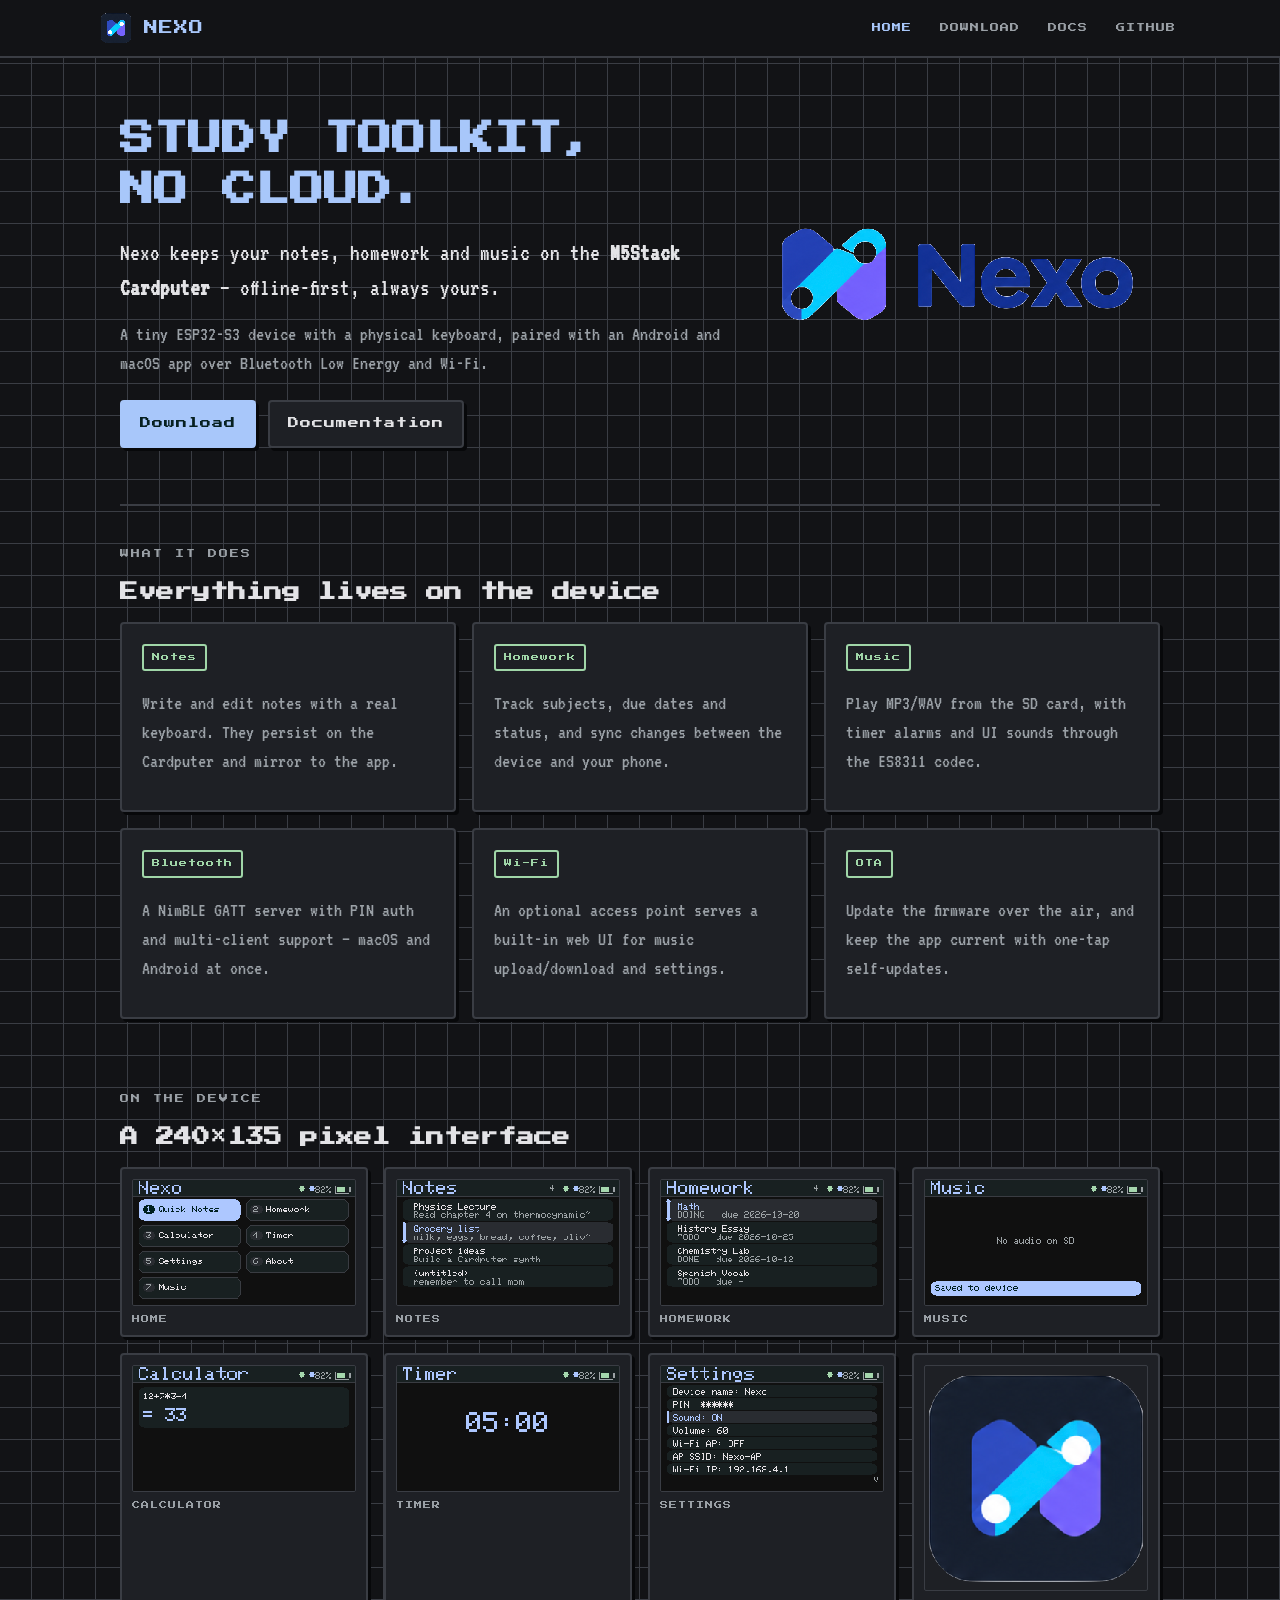
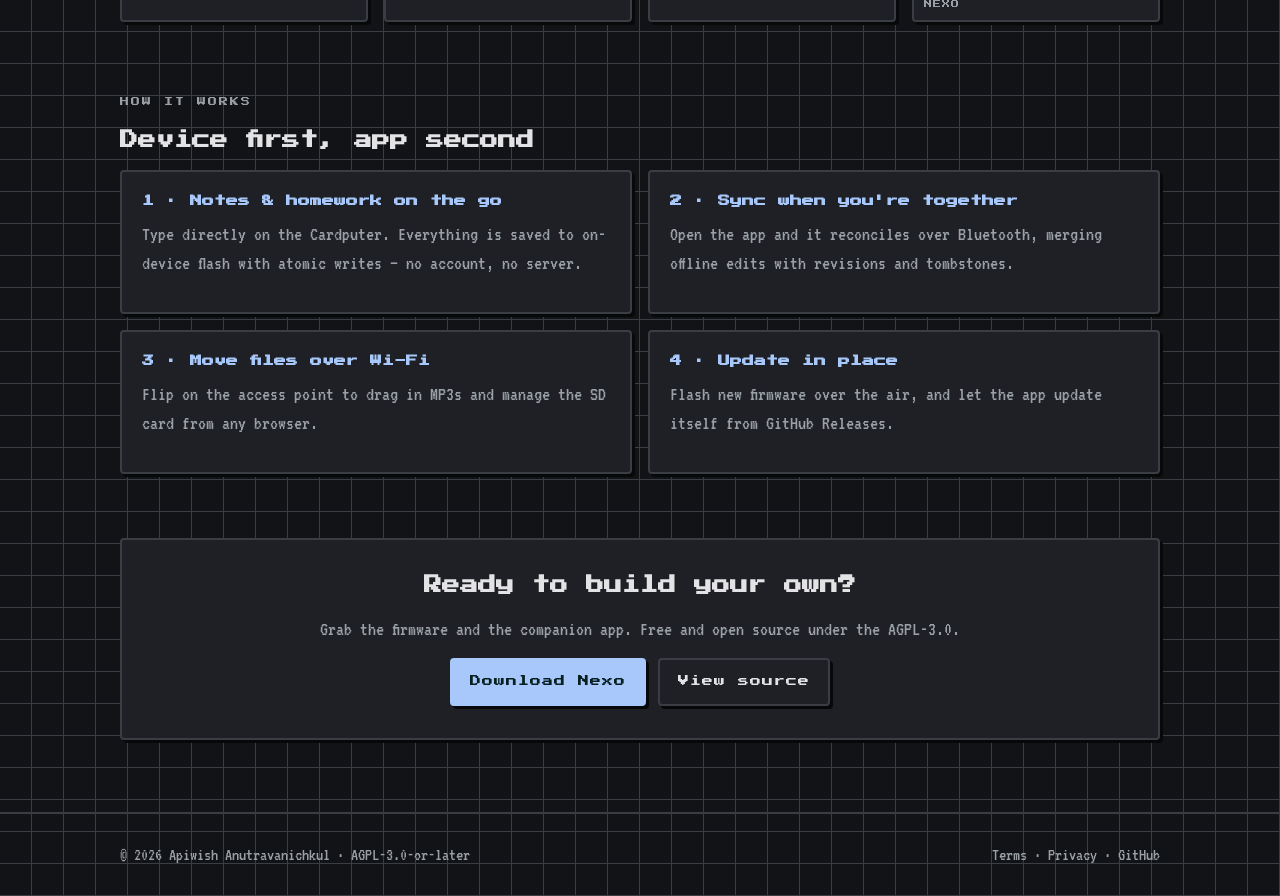
==== website/index.html @ c1819b90 "website: add static info site with pixel theme - index, download, docs, terms, privacy and 404 pages" ====
<!DOCTYPE html>
<html lang="en">
<head>
  <meta charset="UTF-8" />
  <meta name="viewport" content="width=device-width, initial-scale=1.0" />
  <title>Nexo — offline-first study toolkit for the M5Stack Cardputer</title>
  <meta name="description" content="Nexo is an offline-first study toolkit for the M5Stack Cardputer with an Android and macOS companion app over Bluetooth and Wi-Fi." />
  <link rel="icon" href="assets/img/logo.png" />
  <link rel="stylesheet" href="assets/css/style.css" />
</head>
<body>
  <header class="site">
    <div class="wrap nav">
      <a class="brand" href="index.html"><img src="assets/img/logo.png" alt="" /> NEXO</a>
      <span class="spacer"></span>
      <a class="link active" href="index.html">Home</a>
      <a class="link" href="download.html">Download</a>
      <a class="link" href="docs.html">Docs</a>
      <a class="link" href="https://github.com/apiwishboon-spec/Nexo">GitHub</a>
    </div>
  </header>

  <main class="wrap">
    <section class="hero">
      <div>
        <h1>STUDY TOOLKIT,<br />NO CLOUD.</h1>
        <p class="lead">Nexo keeps your notes, homework and music on the
          <strong>M5Stack Cardputer</strong> — offline-first, always yours.</p>
        <p class="muted">A tiny ESP32-S3 device with a physical keyboard, paired
          with an Android and macOS app over Bluetooth Low Energy and Wi-Fi.</p>
        <div class="btn-row" style="margin-top:22px">
          <a class="btn primary" href="download.html">Download</a>
          <a class="btn" href="docs.html">Documentation</a>
        </div>
      </div>
      <div style="text-align:center">
        <img class="art" src="assets/img/firmware-logo.png" alt="Nexo" />
      </div>
    </section>

    <hr class="pixel-divider" />

    <section class="tight">
      <span class="label">What it does</span>
      <h2 style="margin-top:12px">Everything lives on the device</h2>
      <div class="grid cols-3">
        <div class="panel card">
          <div class="card-head"><span class="chip">Notes</span></div>
          <p class="muted">Write and edit notes with a real keyboard. They persist
            on the Cardputer and mirror to the app.</p>
        </div>
        <div class="panel card">
          <div class="card-head"><span class="chip">Homework</span></div>
          <p class="muted">Track subjects, due dates and status, and sync changes
            between the device and your phone.</p>
        </div>
        <div class="panel card">
          <div class="card-head"><span class="chip">Music</span></div>
          <p class="muted">Play MP3/WAV from the SD card, with timer alarms and UI
            sounds through the ES8311 codec.</p>
        </div>
        <div class="panel card">
          <div class="card-head"><span class="chip">Bluetooth</span></div>
          <p class="muted">A NimBLE GATT server with PIN auth and multi-client
            support — macOS and Android at once.</p>
        </div>
        <div class="panel card">
          <div class="card-head"><span class="chip">Wi-Fi</span></div>
          <p class="muted">An optional access point serves a built-in web UI for
            music upload/download and settings.</p>
        </div>
        <div class="panel card">
          <div class="card-head"><span class="chip">OTA</span></div>
          <p class="muted">Update the firmware over the air, and keep the app
            current with one-tap self-updates.</p>
        </div>
      </div>
    </section>

    <section class="tight">
      <span class="label">On the device</span>
      <h2 style="margin-top:12px">A 240×135 pixel interface</h2>
      <div class="shots">
        <div class="shot"><img src="assets/img/screen-home.png" alt="Home" /><div class="cap">HOME</div></div>
        <div class="shot"><img src="assets/img/screen-notes.png" alt="Notes" /><div class="cap">NOTES</div></div>
        <div class="shot"><img src="assets/img/screen-homework.png" alt="Homework" /><div class="cap">HOMEWORK</div></div>
        <div class="shot"><img src="assets/img/screen-music.png" alt="Music" /><div class="cap">MUSIC</div></div>
        <div class="shot"><img src="assets/img/screen-calculator.png" alt="Calculator" /><div class="cap">CALCULATOR</div></div>
        <div class="shot"><img src="assets/img/screen-timer.png" alt="Timer" /><div class="cap">TIMER</div></div>
        <div class="shot"><img src="assets/img/screen-settings.png" alt="Settings" /><div class="cap">SETTINGS</div></div>
        <div class="shot"><img src="assets/img/logo.png" alt="Nexo" /><div class="cap">NEXO</div></div>
      </div>
    </section>

    <section class="tight">
      <span class="label">How it works</span>
      <h2 style="margin-top:12px">Device first, app second</h2>
      <div class="grid cols-2">
        <div class="panel">
          <h3>1 · Notes &amp; homework on the go</h3>
          <p class="muted">Type directly on the Cardputer. Everything is saved to
            on-device flash with atomic writes — no account, no server.</p>
        </div>
        <div class="panel">
          <h3>2 · Sync when you're together</h3>
          <p class="muted">Open the app and it reconciles over Bluetooth, merging
            offline edits with revisions and tombstones.</p>
        </div>
        <div class="panel">
          <h3>3 · Move files over Wi-Fi</h3>
          <p class="muted">Flip on the access point to drag in MP3s and manage the
            SD card from any browser.</p>
        </div>
        <div class="panel">
          <h3>4 · Update in place</h3>
          <p class="muted">Flash new firmware over the air, and let the app update
            itself from GitHub Releases.</p>
        </div>
      </div>
    </section>

    <section class="tight" style="text-align:center">
      <div class="panel" style="padding:32px">
        <h2>Ready to build your own?</h2>
        <p class="muted">Grab the firmware and the companion app. Free and open
          source under the AGPL-3.0.</p>
        <div class="btn-row" style="justify-content:center">
          <a class="btn primary" href="download.html">Download Nexo</a>
          <a class="btn" href="https://github.com/apiwishboon-spec/Nexo">View source</a>
        </div>
      </div>
    </section>
  </main>

  <footer class="site">
    <div class="wrap cols">
      <div>© 2026 Apiwish Anutravanichkul · AGPL-3.0-or-later</div>
      <div>
        <a href="terms.html">Terms</a> · <a href="privacy.html">Privacy</a> ·
        <a href="https://github.com/apiwishboon-spec/Nexo">GitHub</a>
      </div>
    </div>
  </footer>
</body>
</html>
---- website/assets/css/style.css ----
/* Nexo website — pixel theme shared with the app.
   SPDX-License-Identifier: AGPL-3.0-or-later
   Copyright (C) 2026 Apiwish Anutravanichkul */

@font-face {
  font-family: 'Press Start 2P';
  src: url('../fonts/PressStart2P-Regular.ttf') format('truetype');
  font-display: swap;
}
@font-face {
  font-family: 'VT323';
  src: url('../fonts/VT323-Regular.ttf') format('truetype');
  font-display: swap;
}

:root {
  --bg: #121316;
  --surface: #1e2025;
  --surface2: #2a2d33;
  --primary: #a8c7fa;
  --on-primary: #062020;
  --text: #e3e3e6;
  --muted: #9aa0a6;
  --outline: #3a3d44;
  --error: #f2b8b5;
  --success: #a0d6a8;
  --shadow: #07080a;
  --maxw: 1080px;
}

* { box-sizing: border-box; }

html { scroll-behavior: smooth; }

body {
  margin: 0;
  background-color: var(--bg);
  background-image:
    linear-gradient(var(--outline) 1px, transparent 1px),
    linear-gradient(90deg, var(--outline) 1px, transparent 1px);
  background-size: 32px 32px;
  background-position: -1px -1px;
  background-blend-mode: normal;
  color: var(--text);
  font-family: 'VT323', ui-monospace, monospace;
  font-size: 20px;
  line-height: 1.45;
  -webkit-font-smoothing: none;
}

a { color: var(--primary); text-decoration: none; }
a:hover { text-decoration: underline; }

.wrap { max-width: var(--maxw); margin: 0 auto; padding: 0 20px; }

/* ---- Header / nav -------------------------------------------------------- */
header.site {
  border-bottom: 2px solid var(--outline);
  background: var(--bg);
  position: sticky;
  top: 0;
  z-index: 20;
}
.nav {
  display: flex;
  align-items: center;
  gap: 20px;
  padding: 12px 0;
}
.brand {
  display: flex;
  align-items: center;
  gap: 12px;
  font-family: 'Press Start 2P', monospace;
  font-size: 14px;
  color: var(--primary);
  letter-spacing: 1px;
}
.brand img { height: 32px; image-rendering: pixelated; }
.nav .spacer { flex: 1; }
.nav a.link {
  font-family: 'Press Start 2P', monospace;
  font-size: 9px;
  letter-spacing: 1px;
  color: var(--muted);
  text-transform: uppercase;
  padding: 6px 4px;
}
.nav a.link:hover { color: var(--primary); text-decoration: none; }
.nav a.link.active { color: var(--primary); }

/* ---- Buttons ------------------------------------------------------------- */
.btn {
  display: inline-flex;
  align-items: center;
  gap: 10px;
  font-family: 'Press Start 2P', monospace;
  font-size: 11px;
  letter-spacing: 1px;
  padding: 14px 18px;
  border: 2px solid var(--outline);
  border-radius: 4px;
  background: var(--surface);
  color: var(--text);
  box-shadow: 3px 3px 0 var(--shadow);
  cursor: pointer;
  transition: transform .05s ease;
}
.btn:hover { text-decoration: none; transform: translate(-1px, -1px); }
.btn:active { transform: translate(1px, 1px); box-shadow: 1px 1px 0 var(--shadow); }
.btn.primary { background: var(--primary); color: var(--on-primary); border-color: var(--primary); }
.btn.accent { border-color: var(--success); color: var(--success); background: var(--surface); }
.btn.block { display: flex; justify-content: center; width: 100%; }

/* ---- Panels -------------------------------------------------------------- */
.panel {
  background: var(--surface);
  border: 2px solid var(--outline);
  border-radius: 4px;
  box-shadow: 3px 3px 0 var(--shadow);
  padding: 20px;
}
.label {
  font-family: 'Press Start 2P', monospace;
  font-size: 9px;
  letter-spacing: 2px;
  color: var(--muted);
  text-transform: uppercase;
}

/* ---- Layout helpers ------------------------------------------------------ */
.grid { display: grid; gap: 16px; }
.cols-2 { grid-template-columns: repeat(2, 1fr); }
.cols-3 { grid-template-columns: repeat(3, 1fr); }
@media (max-width: 820px) {
  .cols-2, .cols-3 { grid-template-columns: 1fr; }
}

section { padding: 48px 0; }
section.tight { padding: 32px 0; }
h1, h2, h3 { font-family: 'Press Start 2P', monospace; line-height: 1.5; }
h1 { font-size: 34px; color: var(--primary); margin: 0 0 20px; }
h2 { font-size: 18px; color: var(--text); margin: 0 0 16px; }
h3 { font-size: 12px; color: var(--primary); margin: 0 0 10px; }
p { margin: 0 0 14px; }
.muted { color: var(--muted); }
.lead { font-size: 24px; color: var(--text); }

/* ---- Hero ---------------------------------------------------------------- */
.hero { display: grid; grid-template-columns: 1.2fr .8fr; gap: 32px; align-items: center; padding: 56px 0; }
@media (max-width: 820px) { .hero { grid-template-columns: 1fr; text-align: center; } .hero .btn-row { justify-content: center; } }
.hero img.art { width: 100%; max-width: 360px; image-rendering: pixelated; }
.btn-row { display: flex; flex-wrap: wrap; gap: 12px; }

/* ---- Feature / card ------------------------------------------------------ */
.card .card-head { display: flex; align-items: center; gap: 12px; margin-bottom: 10px; }
.chip {
  display: inline-block;
  font-family: 'Press Start 2P', monospace;
  font-size: 8px;
  letter-spacing: 1px;
  color: var(--success);
  border: 2px solid var(--success);
  border-radius: 3px;
  padding: 6px 8px;
  margin: 0 8px 8px 0;
}

/* ---- Screenshots --------------------------------------------------------- */
.shots { display: grid; grid-template-columns: repeat(4, 1fr); gap: 16px; }
@media (max-width: 900px) { .shots { grid-template-columns: repeat(2, 1fr); } }
@media (max-width: 520px) { .shots { grid-template-columns: 1fr; } }
.shot { background: var(--surface); border: 2px solid var(--outline); border-radius: 4px; box-shadow: 3px 3px 0 var(--shadow); padding: 10px; }
.shot img { width: 100%; display: block; image-rendering: pixelated; border: 1px solid var(--outline); border-radius: 2px; }
.shot .cap { font-family: 'Press Start 2P', monospace; font-size: 8px; color: var(--muted); margin-top: 8px; letter-spacing: 1px; }

/* ---- Download cards ------------------------------------------------------ */
.dl .meta { color: var(--muted); font-size: 18px; margin: 6px 0 14px; }
.dl code { background: var(--surface2); padding: 2px 6px; border-radius: 3px; font-family: ui-monospace, monospace; font-size: 16px; }

/* ---- Docs / prose -------------------------------------------------------- */
.prose h2 { margin-top: 28px; }
.prose ul { padding-left: 22px; }
.prose li { margin: 6px 0; }
.prose code { background: var(--surface2); padding: 2px 6px; border-radius: 3px; font-family: ui-monospace, monospace; }
.prose pre {
  background: var(--surface); border: 2px solid var(--outline); border-radius: 4px;
  box-shadow: 3px 3px 0 var(--shadow); padding: 16px; overflow-x: auto; font-size: 16px;
}
.prose pre code { background: none; padding: 0; }

/* ---- Footer -------------------------------------------------------------- */
footer.site {
  border-top: 2px solid var(--outline);
  margin-top: 40px;
  padding: 28px 0;
  color: var(--muted);
  font-size: 18px;
}
footer.site .cols { display: flex; flex-wrap: wrap; gap: 24px; justify-content: space-between; align-items: center; }
footer.site a { color: var(--muted); }
footer.site a:hover { color: var(--primary); }

.pixel-divider { height: 2px; background: var(--outline); margin: 0; border: 0; }
.note { border-left: 4px solid var(--primary); padding-left: 12px; color: var(--muted); }
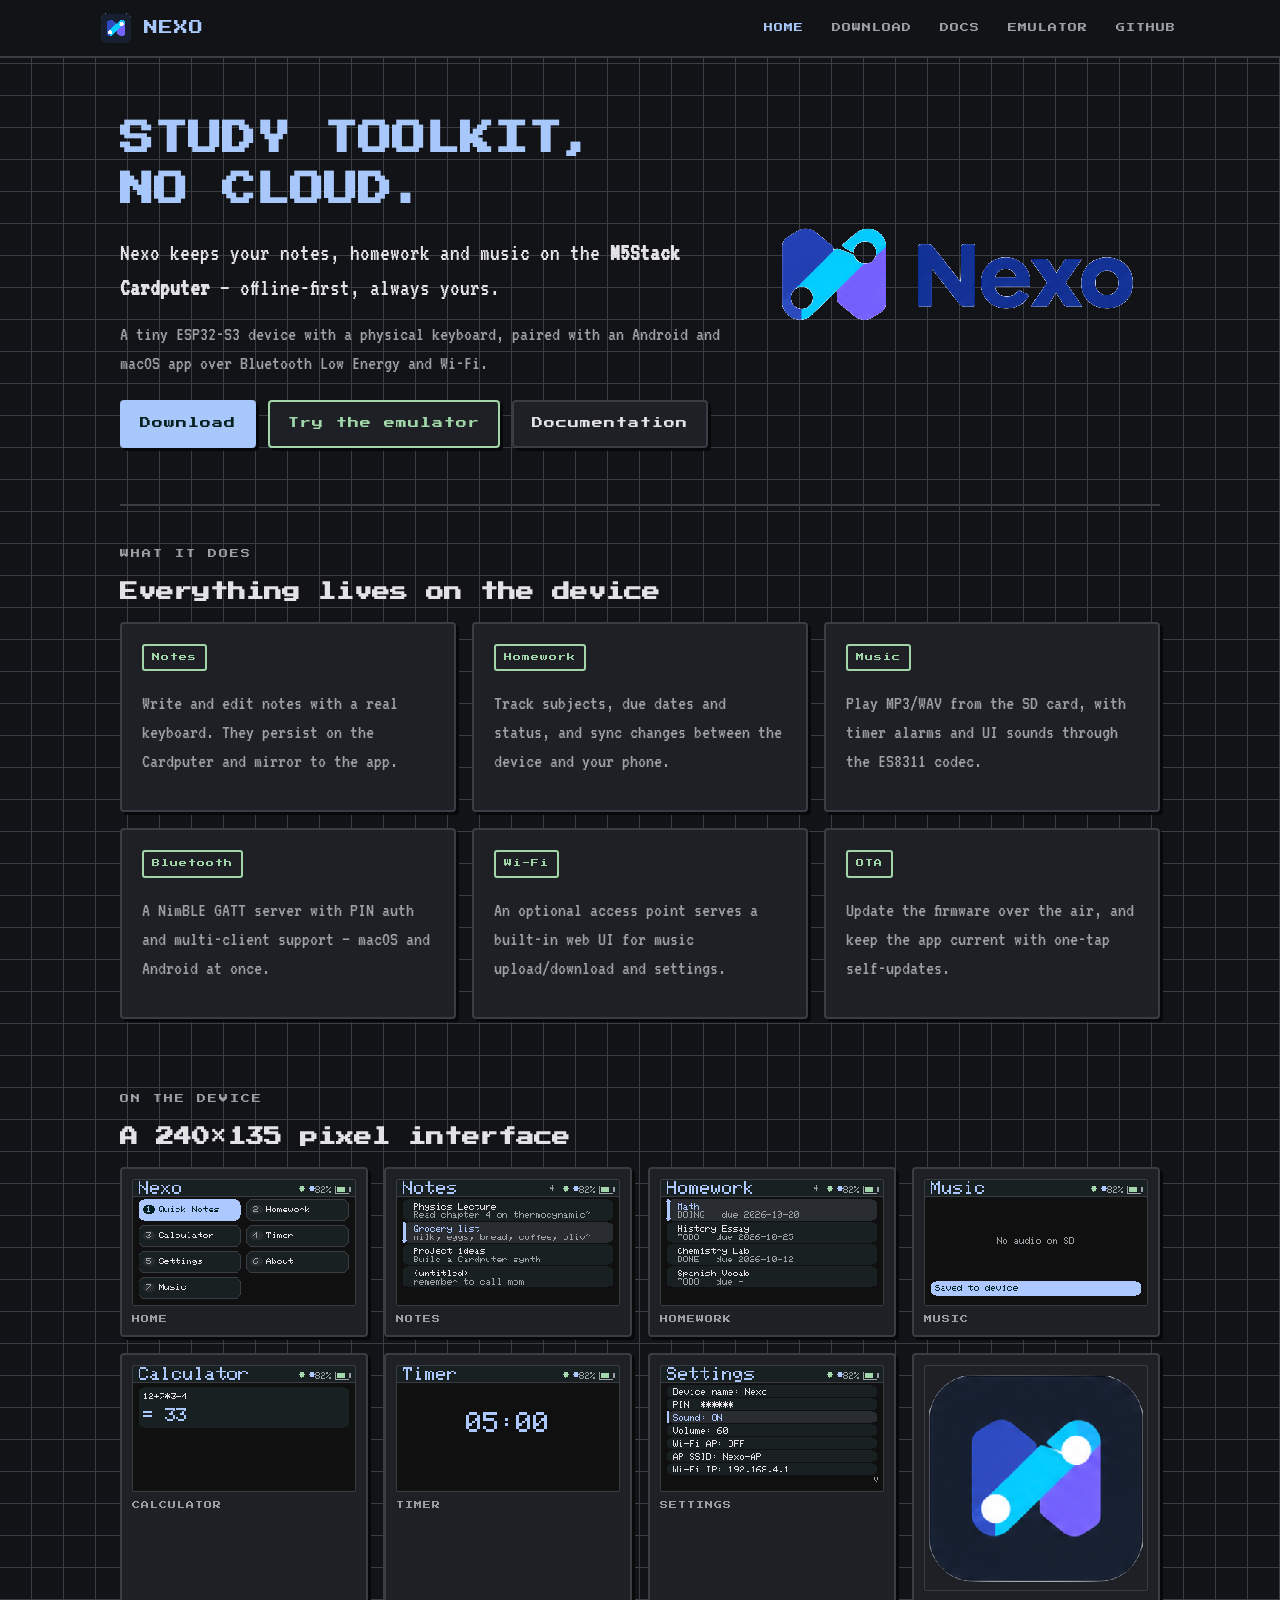
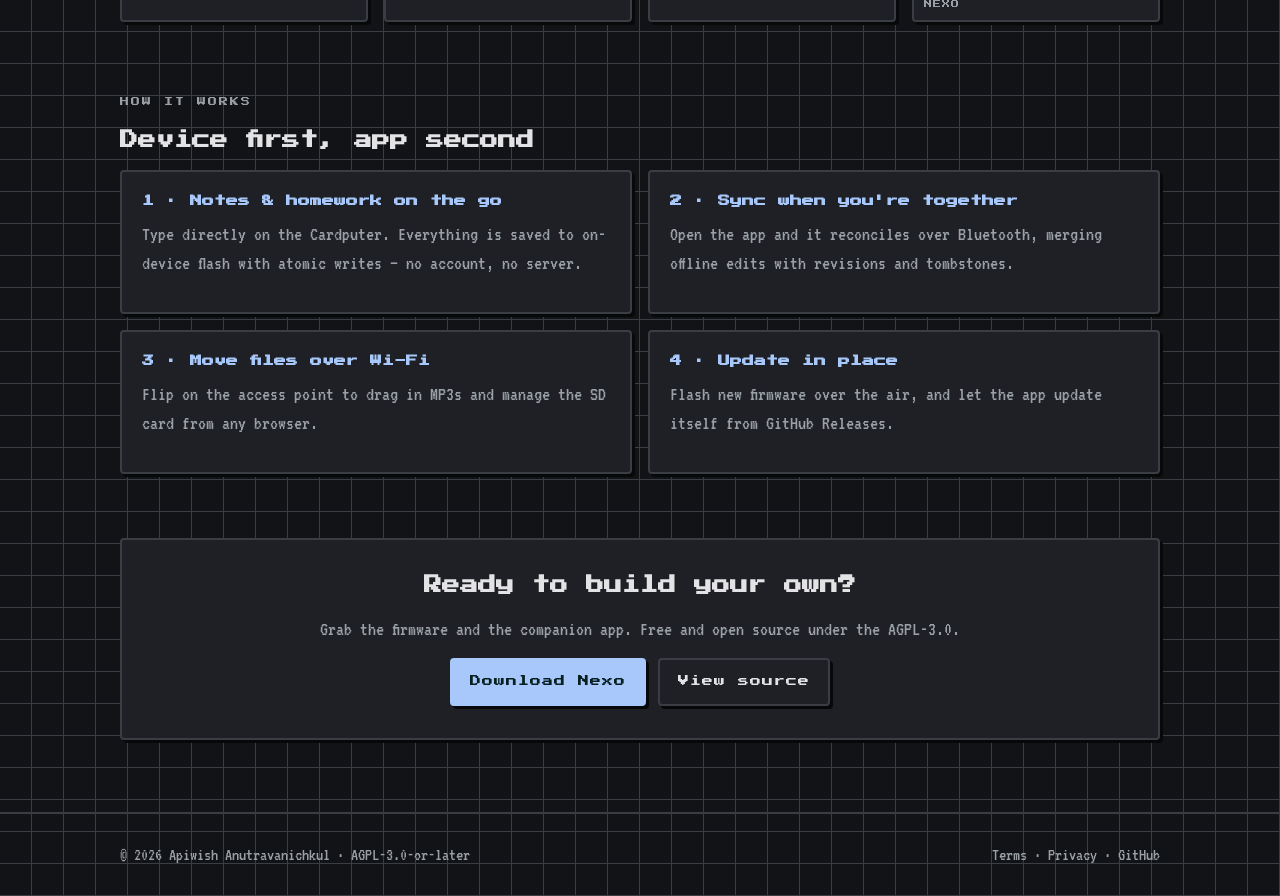
==== commit fd5d8931: "feat(web): add in-browser WASM emulator + mobile responsive layout - compile the real ui.cpp to WebA" ====
--- a/website/index.html
+++ b/website/index.html
@@ -16,6 +16,7 @@
       <a class="link active" href="index.html">Home</a>
       <a class="link" href="download.html">Download</a>
       <a class="link" href="docs.html">Docs</a>
+      <a class="link" href="emulator.html">Emulator</a>
       <a class="link" href="https://github.com/apiwishboon-spec/Nexo">GitHub</a>
     </div>
   </header>
@@ -30,6 +31,7 @@
           with an Android and macOS app over Bluetooth Low Energy and Wi-Fi.</p>
         <div class="btn-row" style="margin-top:22px">
           <a class="btn primary" href="download.html">Download</a>
+          <a class="btn accent" href="emulator.html">Try the emulator</a>
           <a class="btn" href="docs.html">Documentation</a>
         </div>
       </div>
--- a/website/assets/css/style.css
+++ b/website/assets/css/style.css
@@ -30,6 +30,8 @@
 
 * { box-sizing: border-box; }
 
+img { max-width: 100%; height: auto; }
+
 html { scroll-behavior: smooth; }
 
 body {
@@ -64,6 +66,7 @@
 .nav {
   display: flex;
   align-items: center;
+  flex-wrap: wrap;
   gap: 20px;
   padding: 12px 0;
 }
@@ -203,3 +206,87 @@
 
 .pixel-divider { height: 2px; background: var(--outline); margin: 0; border: 0; }
 .note { border-left: 4px solid var(--primary); padding-left: 12px; color: var(--muted); }
+
+/* ---- Emulator ------------------------------------------------------------ */
+.emu { display: grid; grid-template-columns: auto 1fr; gap: 32px; align-items: start; }
+@media (max-width: 820px) { .emu { grid-template-columns: 1fr; justify-items: center; } }
+
+.emu-device {
+  background: var(--surface);
+  border: 2px solid var(--outline);
+  border-radius: 8px;
+  box-shadow: 4px 4px 0 var(--shadow);
+  padding: 14px;
+  width: min(380px, 100%);
+}
+.emu-screen {
+  border: 2px solid var(--outline);
+  border-radius: 4px;
+  background: #000;
+  overflow: hidden;
+  line-height: 0;
+}
+.emu-screen canvas {
+  display: block;
+  width: 100%;
+  height: auto;
+  image-rendering: pixelated;
+  aspect-ratio: 240 / 135;
+}
+.emu-hint { margin-top: 10px; font-size: 16px; color: var(--muted); }
+
+.emu-controls { width: min(420px, 100%); }
+.emu-controls h3 { margin-bottom: 6px; }
+.emu-pad {
+  display: grid;
+  grid-template-columns: repeat(3, 1fr);
+  gap: 8px;
+  margin: 14px 0;
+}
+.key {
+  font-family: 'Press Start 2P', monospace;
+  font-size: 9px;
+  letter-spacing: 1px;
+  padding: 14px 0;
+  background: var(--surface);
+  border: 2px solid var(--outline);
+  border-radius: 4px;
+  color: var(--text);
+  box-shadow: 2px 2px 0 var(--shadow);
+  cursor: pointer;
+  user-select: none;
+  -webkit-user-select: none;
+  touch-action: manipulation;
+}
+.key:hover { color: var(--primary); }
+.key:active { transform: translate(1px, 1px); box-shadow: 1px 1px 0 var(--shadow); }
+.key.wide { grid-column: span 3; }
+.key.span2 { grid-column: span 2; }
+.key.ghost { visibility: hidden; }
+.emu-input {
+  width: 100%;
+  font-family: 'VT323', ui-monospace, monospace;
+  font-size: 20px;
+  padding: 10px 12px;
+  color: var(--text);
+  background: var(--surface2);
+  border: 2px solid var(--outline);
+  border-radius: 4px;
+}
+
+/* ---- Small screens ------------------------------------------------------- */
+@media (max-width: 560px) {
+  .wrap { padding: 0 16px; }
+  section { padding: 32px 0; }
+  section.tight { padding: 24px 0; }
+  h1 { font-size: 22px; }
+  h2 { font-size: 15px; }
+  .lead { font-size: 20px; }
+  .nav { gap: 12px 14px; }
+  .nav a.link { font-size: 8px; }
+  .brand { font-size: 12px; }
+  .brand img { height: 26px; }
+  .btn { font-size: 10px; padding: 12px 14px; }
+  .panel { padding: 16px; }
+  footer.site .cols { flex-direction: column; align-items: flex-start; gap: 12px; }
+}
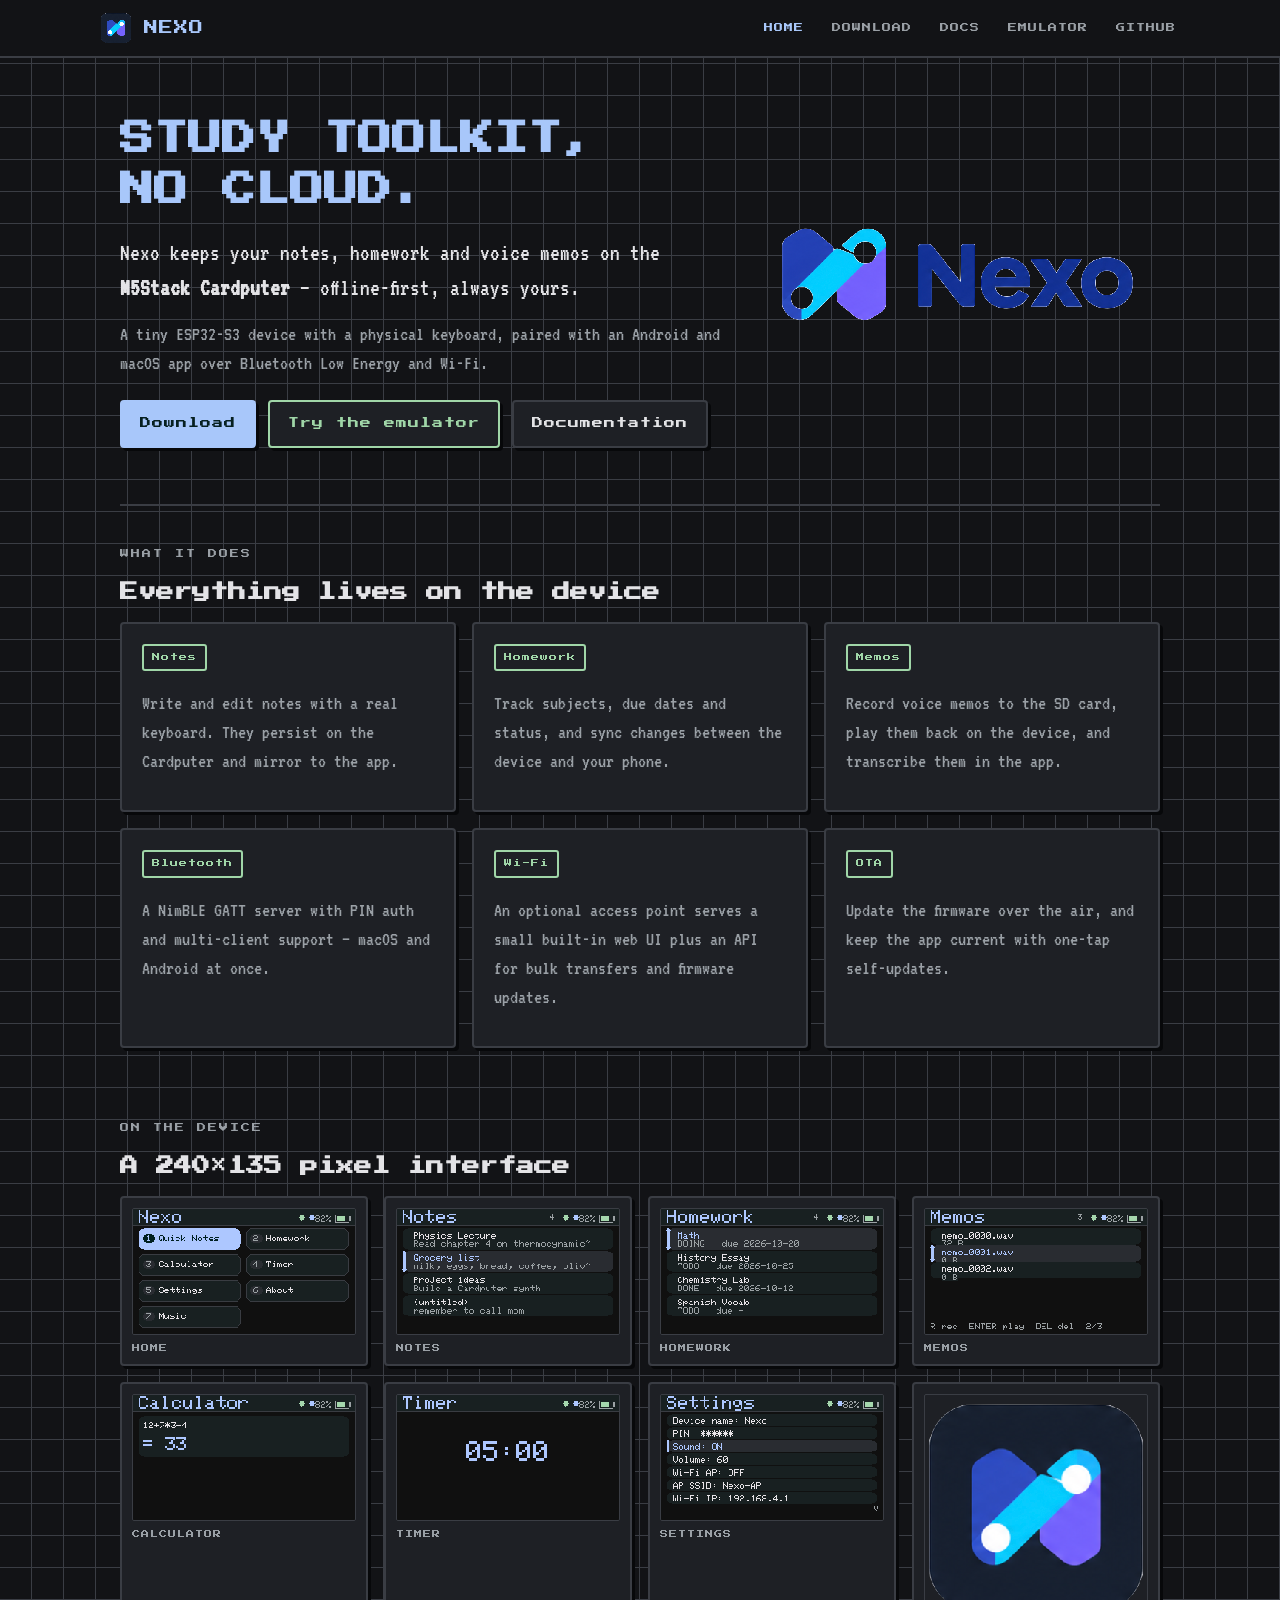
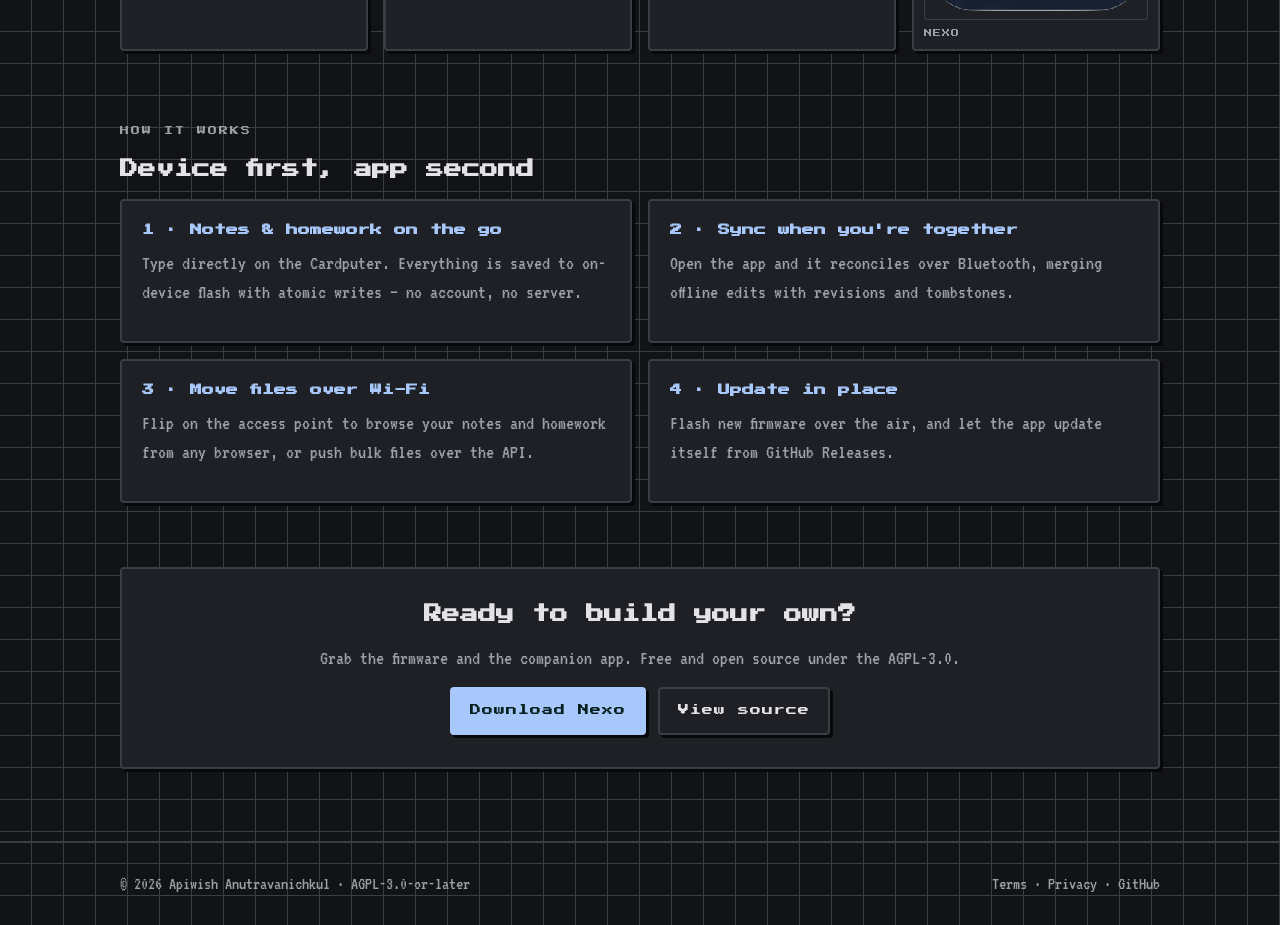
==== commit f2eb13d5: "fix(firmware): repaint animations incrementally; docs and v2.3.3" ====
--- a/website/index.html
+++ b/website/index.html
@@ -25,7 +25,7 @@
     <section class="hero">
       <div>
         <h1>STUDY TOOLKIT,<br />NO CLOUD.</h1>
-        <p class="lead">Nexo keeps your notes, homework and music on the
+        <p class="lead">Nexo keeps your notes, homework and voice memos on the
           <strong>M5Stack Cardputer</strong> — offline-first, always yours.</p>
         <p class="muted">A tiny ESP32-S3 device with a physical keyboard, paired
           with an Android and macOS app over Bluetooth Low Energy and Wi-Fi.</p>
@@ -57,9 +57,9 @@
             between the device and your phone.</p>
         </div>
         <div class="panel card">
-          <div class="card-head"><span class="chip">Music</span></div>
-          <p class="muted">Play MP3/WAV from the SD card, with timer alarms and UI
-            sounds through the ES8311 codec.</p>
+          <div class="card-head"><span class="chip">Memos</span></div>
+          <p class="muted">Record voice memos to the SD card, play them back on
+            the device, and transcribe them in the app.</p>
         </div>
         <div class="panel card">
           <div class="card-head"><span class="chip">Bluetooth</span></div>
@@ -68,8 +68,8 @@
         </div>
         <div class="panel card">
           <div class="card-head"><span class="chip">Wi-Fi</span></div>
-          <p class="muted">An optional access point serves a built-in web UI for
-            music upload/download and settings.</p>
+          <p class="muted">An optional access point serves a small built-in web
+            UI plus an API for bulk transfers and firmware updates.</p>
         </div>
         <div class="panel card">
           <div class="card-head"><span class="chip">OTA</span></div>
@@ -86,7 +86,7 @@
         <div class="shot"><img src="assets/img/screen-home.png" alt="Home" /><div class="cap">HOME</div></div>
         <div class="shot"><img src="assets/img/screen-notes.png" alt="Notes" /><div class="cap">NOTES</div></div>
         <div class="shot"><img src="assets/img/screen-homework.png" alt="Homework" /><div class="cap">HOMEWORK</div></div>
-        <div class="shot"><img src="assets/img/screen-music.png" alt="Music" /><div class="cap">MUSIC</div></div>
+        <div class="shot"><img src="assets/img/screen-memos.png" alt="Memos" /><div class="cap">MEMOS</div></div>
         <div class="shot"><img src="assets/img/screen-calculator.png" alt="Calculator" /><div class="cap">CALCULATOR</div></div>
         <div class="shot"><img src="assets/img/screen-timer.png" alt="Timer" /><div class="cap">TIMER</div></div>
         <div class="shot"><img src="assets/img/screen-settings.png" alt="Settings" /><div class="cap">SETTINGS</div></div>
@@ -110,8 +110,8 @@
         </div>
         <div class="panel">
           <h3>3 · Move files over Wi-Fi</h3>
-          <p class="muted">Flip on the access point to drag in MP3s and manage the
-            SD card from any browser.</p>
+          <p class="muted">Flip on the access point to browse your notes and
+            homework from any browser, or push bulk files over the API.</p>
         </div>
         <div class="panel">
           <h3>4 · Update in place</h3>
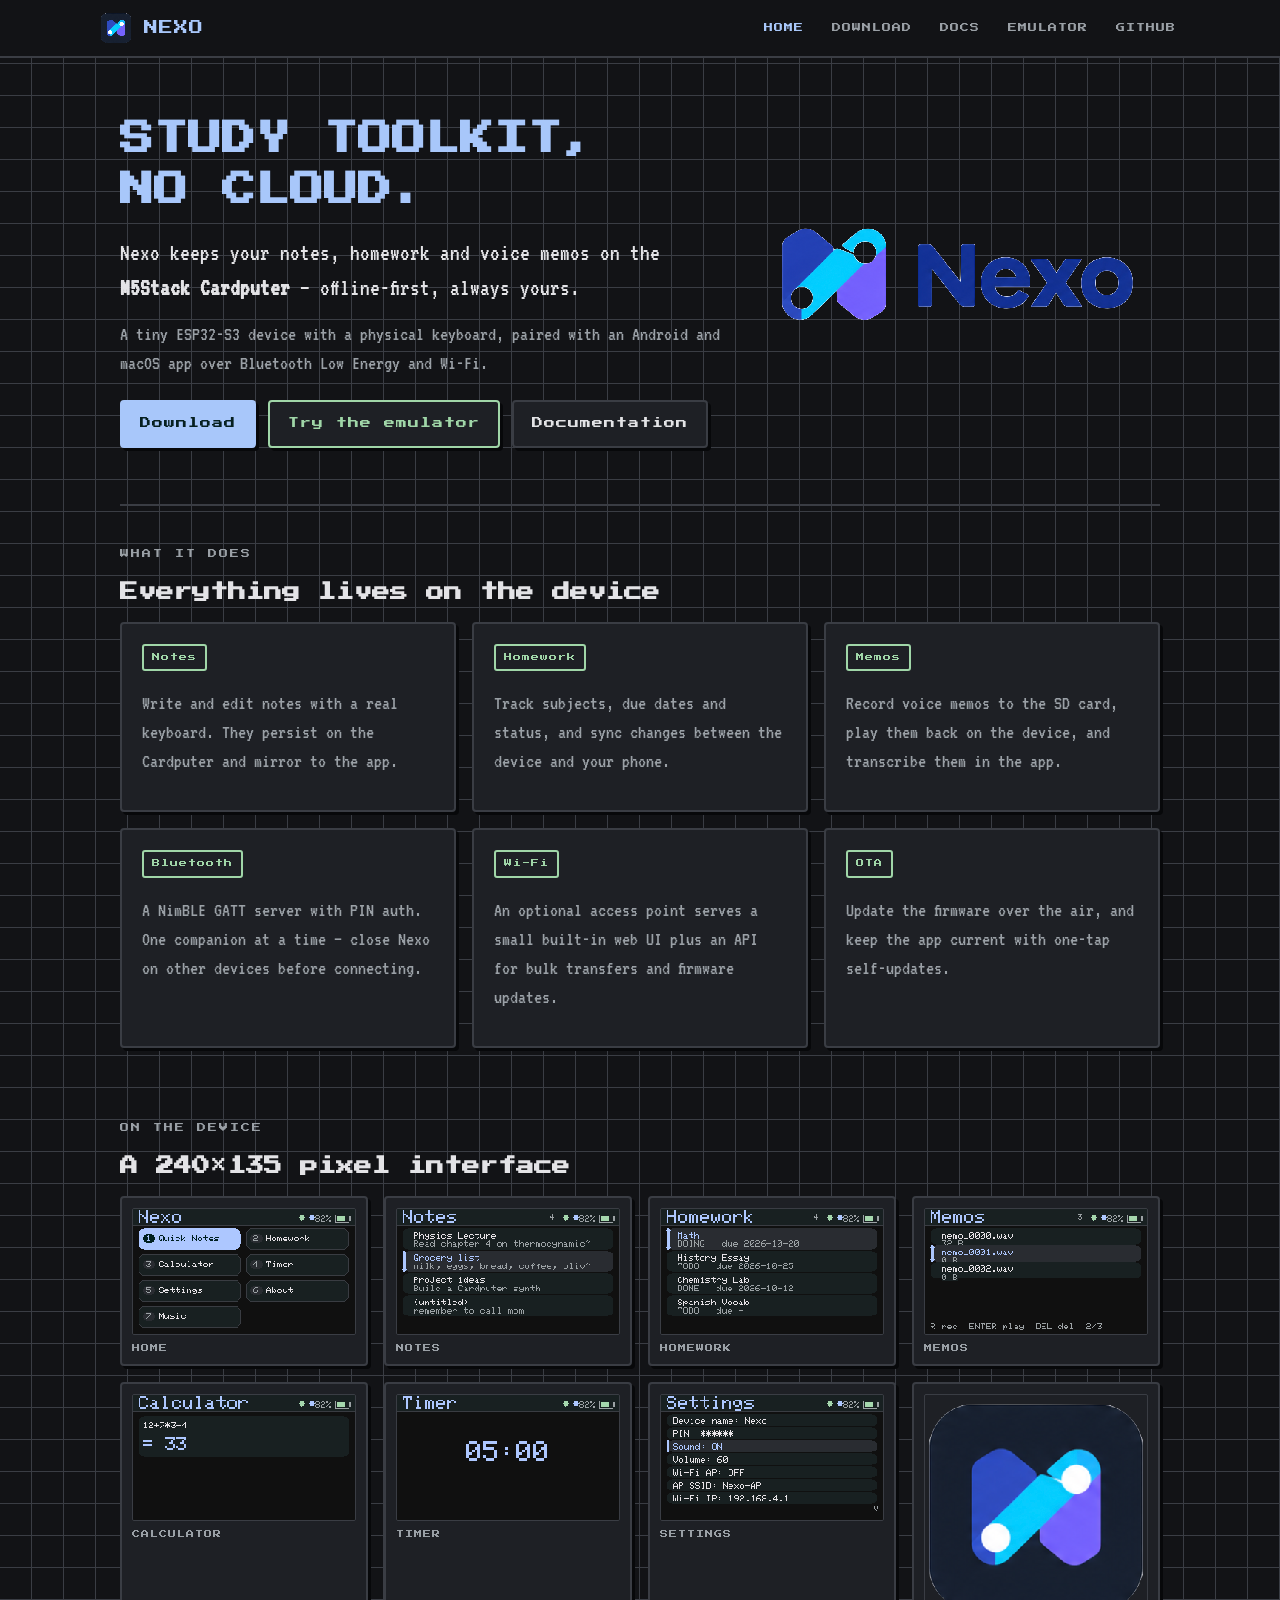
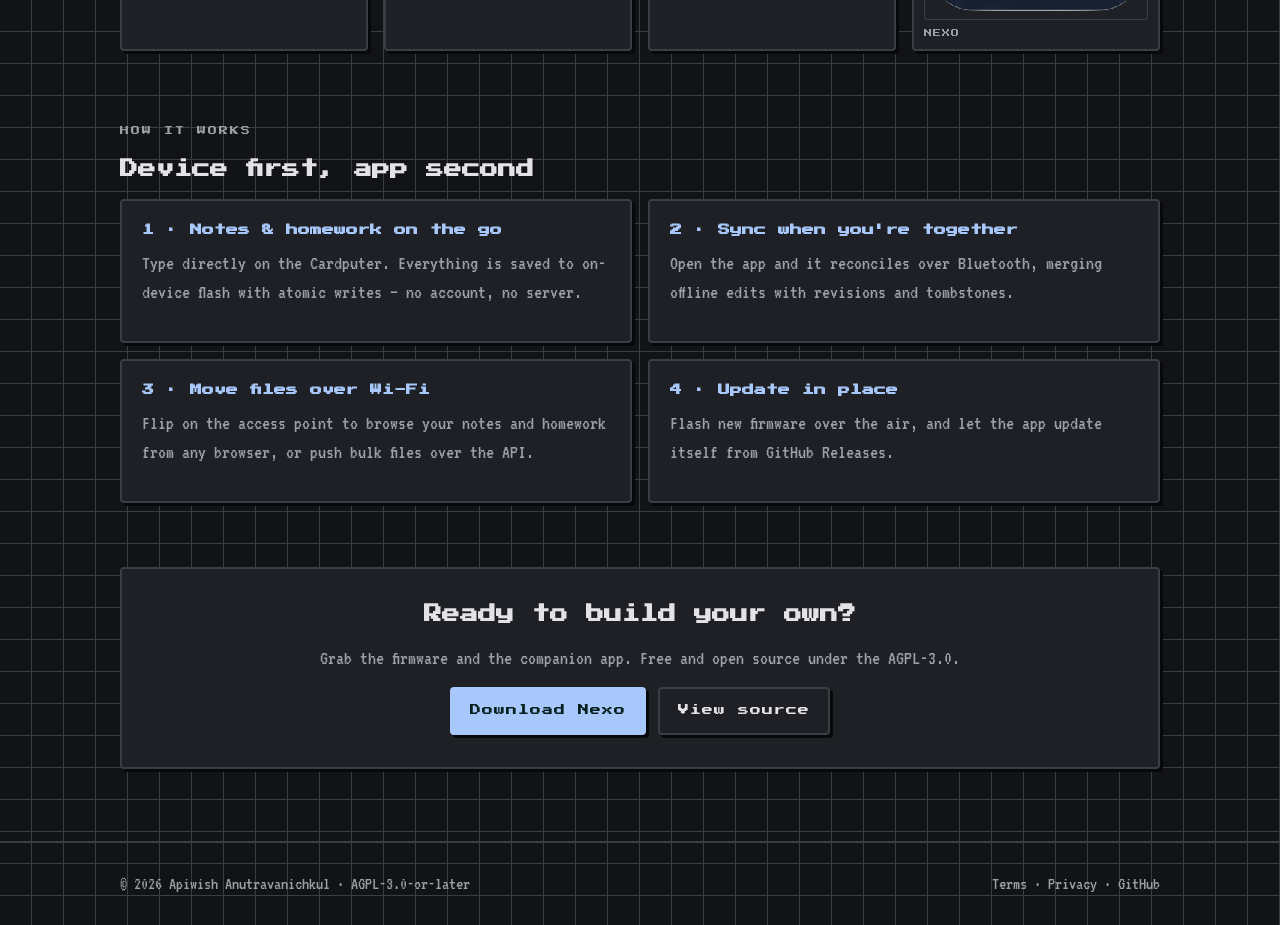
==== commit 25d6f08d: "fix: single-client bluetooth, sync paging and ui polish" ====
--- a/website/index.html
+++ b/website/index.html
@@ -63,8 +63,8 @@
         </div>
         <div class="panel card">
           <div class="card-head"><span class="chip">Bluetooth</span></div>
-          <p class="muted">A NimBLE GATT server with PIN auth and multi-client
-            support — macOS and Android at once.</p>
+          <p class="muted">A NimBLE GATT server with PIN auth. One companion at a
+            time — close Nexo on other devices before connecting.</p>
         </div>
         <div class="panel card">
           <div class="card-head"><span class="chip">Wi-Fi</span></div>
